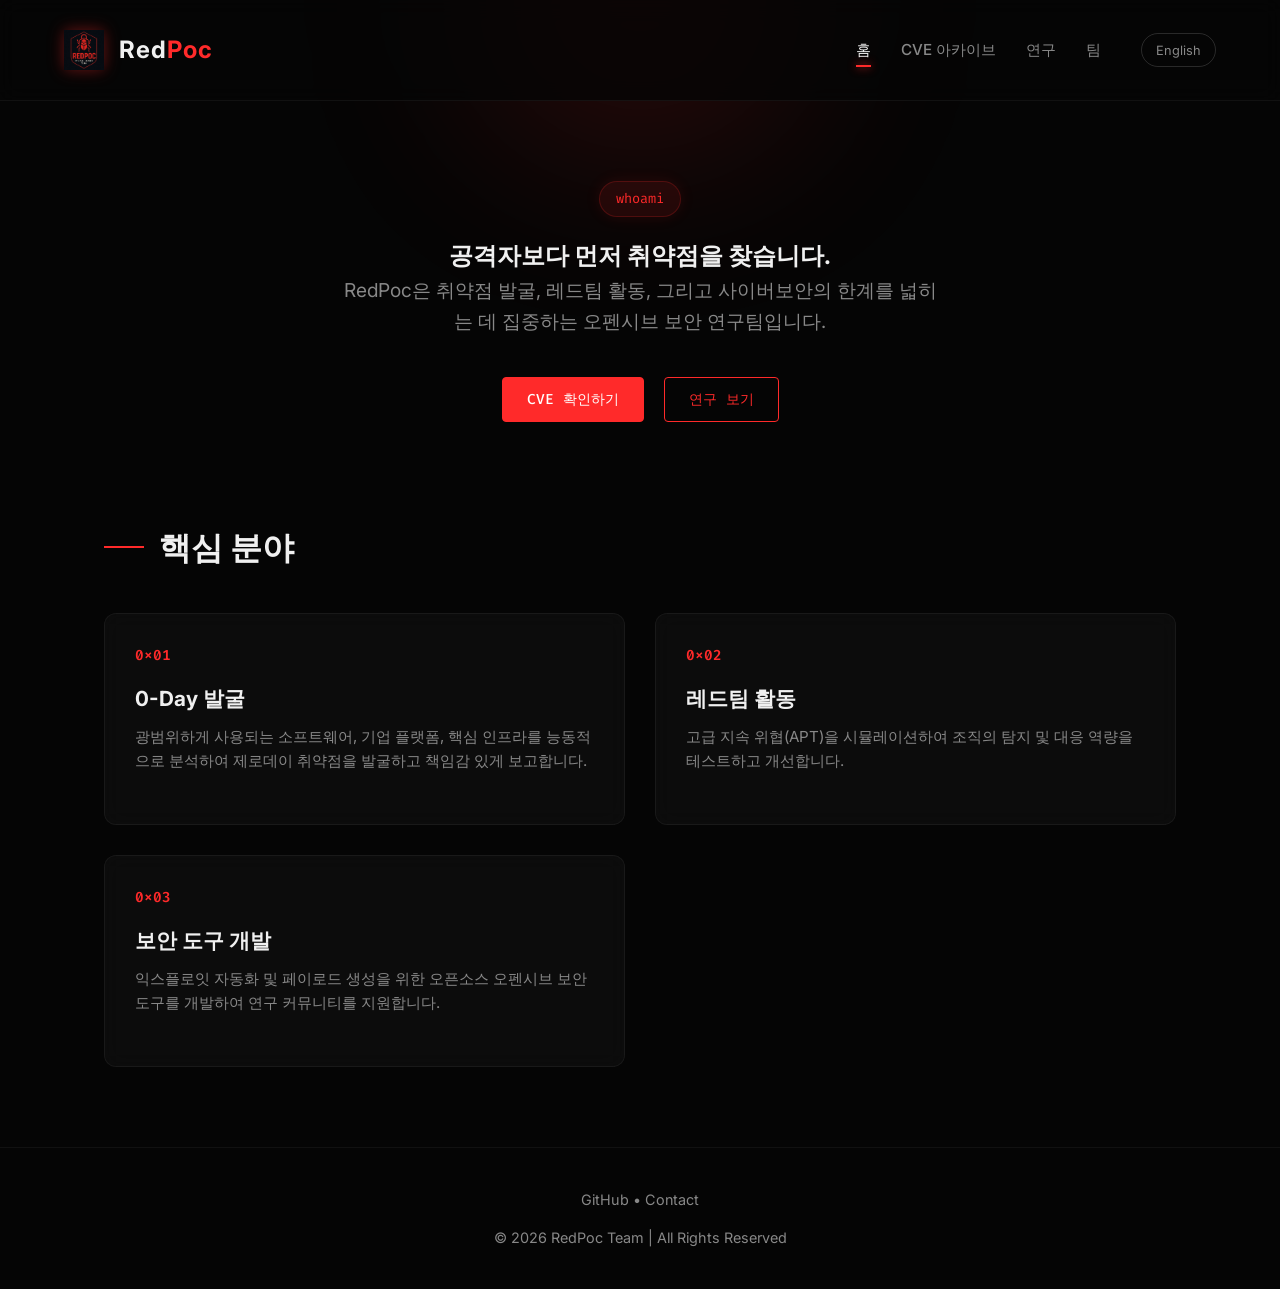
==== index.html @ 2cfd3688 "Add files via upload" ====
<!DOCTYPE html>
<html lang="ko">

<head>
    <meta charset="UTF-8">
    <meta name="viewport" content="width=device-width, initial-scale=1.0">
    <meta name="description"
        content="RedPoc - Offensive Security Research Team specializing in vulnerability discovery and red teaming.">
    <title>RedPoc | Offensive Security Team</title>
    <link rel="stylesheet" href="style.css">
</head>

<body>
    <div class="bg-glow"></div>

    <header>
        <a href="index.html" class="logo">
            <img src="redpoc.png" alt="RedPoc Logo">
            <h1>Red<span>Poc</span></h1>
        </a>
        <button class="menu-toggle" id="mobile-menu-toggle" aria-label="Toggle Menu">
            <span></span>
            <span></span>
            <span></span>
        </button>
        <nav id="main-nav">
            <a href="index.html" class="active" data-i18n="nav_home">홈</a>
            <a href="cve.html" data-i18n="nav_cve">CVE 아카이브</a>
            <a href="research.html" data-i18n="nav_research">연구</a>
            <a href="team.html" data-i18n="nav_team">팀</a>
            <button id="lang-toggle-btn" onclick="toggleLanguage()"
                style="background:transparent;border:1px solid rgba(255,255,255,0.15);color:#888;padding:5px 14px;border-radius:20px;cursor:pointer;font-size:0.8rem;font-family:inherit;transition:all 0.3s;margin-left:10px;"
                onmouseover="this.style.borderColor='#ff2a2a';this.style.color='#ff2a2a'"
                onmouseout="this.style.borderColor='rgba(255,255,255,0.15)';this.style.color='#888'">English</button>
        </nav>
    </header>

    <div class="container">
        <section class="hero">
            <div class="hero-badge" data-i18n="index_badge">whoami</div>
            <h2 data-i18n="index_hero_title">공격자보다 먼저 취약점을 찾습니다.</h2>
            <p data-i18n="index_hero_desc">RedPoc은 취약점 발굴, 레드팀 활동, 그리고 사이버보안의 한계를 넓히는 데 집중하는 오펜시브 보안 연구팀입니다.</p>
            <div style="margin-top: 40px; display: flex; gap: 20px; justify-content: center;">
                <a href="cve.html" class="btn btn-primary" data-i18n="index_btn_cve">CVE 확인하기</a>
                <a href="research.html" class="btn" data-i18n="index_btn_research">연구 보기</a>
            </div>
        </section>

        <section style="margin-top: 100px;">
            <h2 class="section-title" data-i18n="index_section_title">핵심 분야</h2>
            <div class="grid">
                <div class="card animate delay-1">
                    <div class="card-header">
                        <span class="card-tag">0x01</span>
                    </div>
                    <h3 data-i18n="index_card1_title">0-Day 발굴</h3>
                    <p data-i18n="index_card1_desc">광범위하게 사용되는 소프트웨어, 기업 플랫폼, 핵심 인프라를 능동적으로 분석하여 제로데이 취약점을 발굴하고 책임감 있게
                        보고합니다.</p>
                </div>

                <div class="card animate delay-2">
                    <div class="card-header">
                        <span class="card-tag">0x02</span>
                    </div>
                    <h3 data-i18n="index_card2_title">레드팀 활동</h3>
                    <p data-i18n="index_card2_desc">고급 지속 위협(APT)을 시뮬레이션하여 조직의 탐지 및 대응 역량을 테스트하고 개선합니다.</p>
                </div>

                <div class="card animate delay-3">
                    <div class="card-header">
                        <span class="card-tag">0x03</span>
                    </div>
                    <h3 data-i18n="index_card3_title">보안 도구 개발</h3>
                    <p data-i18n="index_card3_desc">익스플로잇 자동화 및 페이로드 생성을 위한 오픈소스 오펜시브 보안 도구를 개발하여 연구 커뮤니티를 지원합니다.</p>
                </div>
            </div>
        </section>
    </div>

    <footer>
        <div class="footer-links">
            <a href="https://github.com/redpoc" target="_blank">GitHub</a> •
            <a href="mailto:contact@redpoc.io">Contact</a>
        </div>
        <p style="margin-top: 15px;" data-i18n="footer_copy">© 2026 RedPoc Team | All Rights Reserved</p>
    </footer>
    <script>
        const menuToggle = document.getElementById('mobile-menu-toggle');
        const mainNav = document.getElementById('main-nav');
        const body = document.body;
        menuToggle.addEventListener('click', () => {
            menuToggle.classList.toggle('active');
            mainNav.classList.toggle('open');
            body.classList.toggle('no-scroll');
        });
        mainNav.querySelectorAll('a').forEach(link => {
            link.addEventListener('click', () => {
                menuToggle.classList.remove('active');
                mainNav.classList.remove('open');
                body.classList.remove('no-scroll');
            });
        });
    </script>
    <script src="i18n.js"></script>
</body>

</html>
---- style.css ----
@import url("https://fonts.googleapis.com/css2?family=Fira+Code:wght@400;500;600&family=Inter:wght@300;400;600;700&display=swap");

:root {
  --bg-color: #050505;
  --surface-color: rgba(255, 255, 255, 0.03);
  --surface-border: rgba(255, 255, 255, 0.05);
  --primary-red: #ff2a2a;
  --primary-red-glow: rgba(255, 42, 42, 0.4);
  --text-main: #f0f0f0;
  --text-muted: #888888;
  --font-ui: "Inter", sans-serif;
  --font-mono: "Fira Code", monospace;
  --transition: all 0.3s cubic-bezier(0.25, 0.8, 0.25, 1);
}

* {
  box-sizing: border-box;
  margin: 0;
  padding: 0;
}

body {
  background-color: var(--bg-color);
  color: var(--text-main);
  font-family: var(--font-ui);
  line-height: 1.6;
  overflow-x: hidden;
}

/* Background effects */
.bg-glow {
  position: fixed;
  top: -200px;
  left: 50%;
  transform: translateX(-50%);
  width: 600px;
  height: 400px;
  background: radial-gradient(
    circle,
    var(--primary-red-glow) 0%,
    transparent 70%
  );
  filter: blur(80px);
  z-index: -1;
  pointer-events: none;
  opacity: 0.5;
}

/* Header & Nav */
header {
  display: flex;
  justify-content: space-between;
  align-items: center;
  padding: 30px 5%;
  background: rgba(5, 5, 5, 0.8);
  backdrop-filter: blur(10px);
  border-bottom: 1px solid var(--surface-border);
  position: sticky;
  top: 0;
  z-index: 100;
}

.logo {
  display: flex;
  align-items: center;
  gap: 15px;
  text-decoration: none;
}

.logo img {
  height: 40px;
  filter: drop-shadow(0 0 8px var(--primary-red-glow));
}

.logo h1 {
  font-size: 1.5rem;
  font-weight: 700;
  color: var(--text-main);
  letter-spacing: 1px;
}

.logo span {
  color: var(--primary-red);
}

nav {
  display: flex;
  gap: 30px;
}

nav a {
  color: var(--text-muted);
  text-decoration: none;
  font-size: 0.95rem;
  font-weight: 500;
  transition: var(--transition);
  position: relative;
  padding: 5px 0;
}

nav a::after {
  content: "";
  position: absolute;
  bottom: 0;
  left: 0;
  width: 0%;
  height: 2px;
  background: var(--primary-red);
  transition: var(--transition);
  box-shadow: 0 0 10px var(--primary-red);
}

nav a:hover,
nav a.active {
  color: var(--text-main);
}

nav a:hover::after,
nav a.active::after {
  width: 100%;
}

/* --- Responsive & Mobile Optimization --- */
.menu-toggle {
    display: none;
    flex-direction: column;
    gap: 5px;
    background: transparent;
    border: none;
    cursor: pointer;
    z-index: 1100;
    padding: 10px;
}

.menu-toggle span {
    display: block;
    width: 25px;
    height: 2px;
    background: var(--text-main);
    transition: var(--transition);
}

/* Mobile Transform State */
.menu-toggle.active span:nth-child(1) { transform: translateY(7px) rotate(45deg); }
.menu-toggle.active span:nth-child(2) { opacity: 0; }
.menu-toggle.active span:nth-child(3) { transform: translateY(-7px) rotate(-45deg); }

@media (max-width: 768px) {
    header { padding: 20px 5%; height: 80px; }
    
    .menu-toggle { display: flex; }

    nav {
        position: fixed;
        top: 0;
        right: -100%;
        width: 75%;
        height: 100vh;
        background: rgba(5, 5, 5, 0.98);
        backdrop-filter: blur(25px);
        flex-direction: column;
        justify-content: center;
        align-items: center;
        gap: 35px;
        transition: 0.4s cubic-bezier(0.77, 0.2, 0.05, 1);
        z-index: 1000;
        border-left: 1px solid var(--surface-border);
        box-shadow: -10px 0 30px rgba(0,0,0,0.5);
    }

    nav.open { right: 0; }

    nav a { font-size: 1.1rem; padding: 10px 0; width: 100%; text-align: center; }

    .hero h2 { font-size: 2.3rem; }
    .hero p { font-size: 1rem; }

    .container { padding: 40px 5%; }

    /* Fix Content Overlap on Small Screens */
    .accordion-header {
        flex-direction: column-reverse;
        align-items: flex-start !important;
        gap: 15px;
        padding: 20px 25px;
        position: relative;
    }

    .accordion-header-left {
        flex-direction: column;
        align-items: flex-start;
        gap: 12px;
        width: calc(100% - 40px);
    }

    .header-contributor {
        margin-left: 0;
        width: auto;
        padding: 4px 10px;
        border-radius: 4px;
        background: rgba(255, 255, 255, 0.05);
    }

    .accordion-toggle {
        position: absolute;
        top: 20px;
        right: 25px;
        width: 35px;
        height: 35px;
    }

    .accordion-tag { font-size: 0.85rem; }
    .accordion-title { font-size: 1rem; line-height: 1.4; }

    .meta-row { flex-direction: column; align-items: flex-start; gap: 12px; }
    .impact-group { width: 100%; justify-content: space-between; }
    .target-tag { width: auto; font-size: 0.7rem; }
}

/* Main Content */
.container {
  max-width: 1200px;
  margin: 0 auto;
  padding: 80px 5%;
  min-height: calc(100vh - 200px);
}

.hero {
  text-align: center;
  margin-bottom: 80px;
  animation: fadeIn 1s ease-out;
}

.hero-badge {
  display: inline-block;
  padding: 6px 16px;
  background: rgba(255, 42, 42, 0.1);
  color: var(--primary-red);
  border: 1px solid rgba(255, 42, 42, 0.2);
  border-radius: 30px;
  font-size: 0.85rem;
  font-family: var(--font-mono);
  margin-bottom: 20px;
  box-shadow: 0 0 15px rgba(255, 42, 42, 0.1);
}

/* Glitch Effect for Primary Headings and Logo */
.logo:hover h1, .hero h2:hover {
    text-shadow: 2px 0 #ff2a2a, -2px 0 #00f0ff;
    animation: glitch 0.3s infinite;
}

@keyframes glitch {
    0% { transform: translate(0); }
    20% { transform: translate(-2px, 2px); }
    40% { transform: translate(-2px, -2px); }
    60% { transform: translate(2px, 2px); }
    80% { transform: translate(2px, -2px); }
    100% { transform: translate(0); }
}

.hero p {
  font-size: 1.2rem;
  color: var(--text-muted);
  max-width: 600px;
  margin: 0 auto;
}

/* Sections */
.section-title {
  font-size: 2rem;
  font-weight: 600;
  margin-bottom: 40px;
  display: flex;
  align-items: center;
  gap: 15px;
}

.section-title::before {
  content: "";
  display: block;
  width: 40px;
  height: 2px;
  background: var(--primary-red);
}

/* Cards Grid */
.grid {
  display: grid;
  grid-template-columns: repeat(auto-fill, minmax(350px, 1fr));
  gap: 30px;
}

.card {
  background: var(--surface-color);
  border: 1px solid var(--surface-border);
  border-radius: 12px;
  padding: 30px;
  transition: var(--transition);
  backdrop-filter: blur(10px);
  position: relative;
  overflow: hidden;
}

.card::before {
  content: "";
  position: absolute;
  top: 0;
  left: 0;
  width: 100%;
  height: 2px;
  background: linear-gradient(
    90deg,
    transparent,
    var(--primary-red),
    transparent
  );
  transform: translateX(-100%);
  transition: transform 0.6s ease;
}

.card:hover {
  transform: translateY(-5px);
  border-color: rgba(255, 42, 42, 0.3);
  box-shadow:
    0 10px 30px rgba(0, 0, 0, 0.5),
    0 0 20px rgba(255, 42, 42, 0.05);
}

.card:hover::before {
  transform: translateX(100%);
}

.card-header {
  display: flex;
  justify-content: space-between;
  align-items: center;
  margin-bottom: 15px;
}

.card-tag {
  font-family: var(--font-mono);
  color: var(--primary-red);
  font-size: 0.9rem;
  font-weight: 600;
}

.card h3 {
  font-size: 1.3rem;
  margin-bottom: 10px;
  color: var(--text-main);
}

.card p {
  color: var(--text-muted);
  font-size: 0.95rem;
  margin-bottom: 20px;
}

.card-footer {
  display: flex;
  justify-content: space-between;
  align-items: center;
  border-top: 1px solid var(--surface-border);
  padding-top: 15px;
  font-size: 0.85rem;
  color: #666;
}

.btn {
  display: inline-block;
  padding: 10px 24px;
  background: transparent;
  color: var(--primary-red);
  border: 1px solid var(--primary-red);
  border-radius: 4px;
  text-decoration: none;
  font-weight: 500;
  transition: var(--transition);
  font-family: var(--font-mono);
  font-size: 0.9rem;
}

.btn:hover {
  background: rgba(255, 42, 42, 0.1);
  box-shadow: 0 0 15px rgba(255, 42, 42, 0.2);
}

.btn-primary {
  background: var(--primary-red);
  color: #fff;
}

.btn-primary:hover {
  background: #ff4d4d;
  box-shadow: 0 0 20px rgba(255, 42, 42, 0.4);
}

/* Footer */
footer {
  text-align: center;
  padding: 40px 20px;
  border-top: 1px solid var(--surface-border);
  color: var(--text-muted);
  font-size: 0.9rem;
}

.footer-content {
  display: flex;
  justify-content: center;
  align-items: center;
  gap: 20px;
  margin-bottom: 15px;
}

.footer-links a {
  color: var(--text-muted);
  text-decoration: none;
  transition: var(--transition);
}

.footer-links a:hover {
  color: var(--primary-red);
}

/* CVE Page Sophisticated Minimalist Layout */
.accordion-card {
  position: relative;
  padding-left: 30px;
  border-radius: 12px;
  background: var(--surface-color);
  border: 1px solid var(--surface-border);
}

.accordion-card.open {
  border-color: rgba(255, 42, 42, 0.4);
}

/* Timeline vertical line */
.accordion-card::before {
  content: '';
  position: absolute;
  left: 0;
  top: 40px;
  bottom: -30px;
  width: 1px;
  background: var(--primary-red);
  opacity: 0.2;
}

.accordion-card:last-child::before { display: none; }

/* Contributor Mini-badge (Header) */
.header-contributor {
  display: flex;
  align-items: center;
  gap: 8px;
  padding: 4px 12px;
  background: rgba(255, 255, 255, 0.03);
  border: 1px solid var(--surface-border);
  border-radius: 6px;
  margin-left: 15px;
}

.header-contributor img {
  width: 20px;
  height: 20px;
  border-radius: 50%;
  border: 1px solid var(--primary-red);
}

.header-contributor span {
  font-size: 0.75rem;
  color: var(--text-muted);
  font-family: var(--font-mono);
}

/* Compact Meta Row (Inside) */
.status-row {
  display: flex;
  align-items: center;
  gap: 20px;
  margin-bottom: 25px;
  background: rgba(255, 255, 255, 0.02);
  padding: 12px 20px;
  border-radius: 8px;
  width: fit-content;
  border: 1px solid var(--surface-border);
}

.meter-group {
  display: flex;
  align-items: center;
  gap: 12px;
}

.meter-label {
  font-family: var(--font-mono);
  font-size: 0.7rem;
  color: #666;
  text-transform: uppercase;
  letter-spacing: 1px;
}

.meter-track {
  width: 70px;
  height: 4px;
  background: rgba(255, 255, 255, 0.05);
  border-radius: 2px;
  overflow: hidden;
}

.meter-fill {
  height: 100%;
  width: 0;
  background: var(--sev-color);
  box-shadow: 0 0 8px var(--sev-color);
  transition: width 1.2s cubic-bezier(0.19, 1, 0.22, 1);
}

.open .meter-fill.moderate { width: 55%; }
.open .meter-fill.high { width: 81%; }
.open .meter-fill.critical { width: 98%; }

.score-val {
  font-family: var(--font-mono);
  font-weight: 700;
  font-size: 0.9rem;
  color: var(--sev-color);
}

/* Target Program Tag */
.target-meta {
  display: flex;
  align-items: center;
  gap: 10px;
  padding-left: 20px;
  border-left: 1px solid var(--surface-border);
}

.target-label {
  font-size: 0.75rem;
  color: var(--text-main);
  background: rgba(255, 42, 42, 0.08);
  border: 1px solid rgba(255, 42, 42, 0.2);
  padding: 2px 10px;
  border-radius: 4px;
  font-family: var(--font-mono);
}

/* Severity Config */
.moderate { --sev-color: #facc15; }
.high { --sev-color: #fb923c; }
.critical { --sev-color: #ef4444; }

/* Animations */
@keyframes fadeIn {
  from {
    opacity: 0;
    transform: translateY(20px);
  }
  to {
    opacity: 1;
    transform: translateY(0);
  }
}

.animate {
  animation: fadeIn 0.8s ease-out forwards;
  opacity: 0;
}

.delay-1 {
  animation-delay: 0.2s;
}
.delay-2 {
  animation-delay: 0.4s;
}
.delay-3 {
  animation-delay: 0.6s;
}
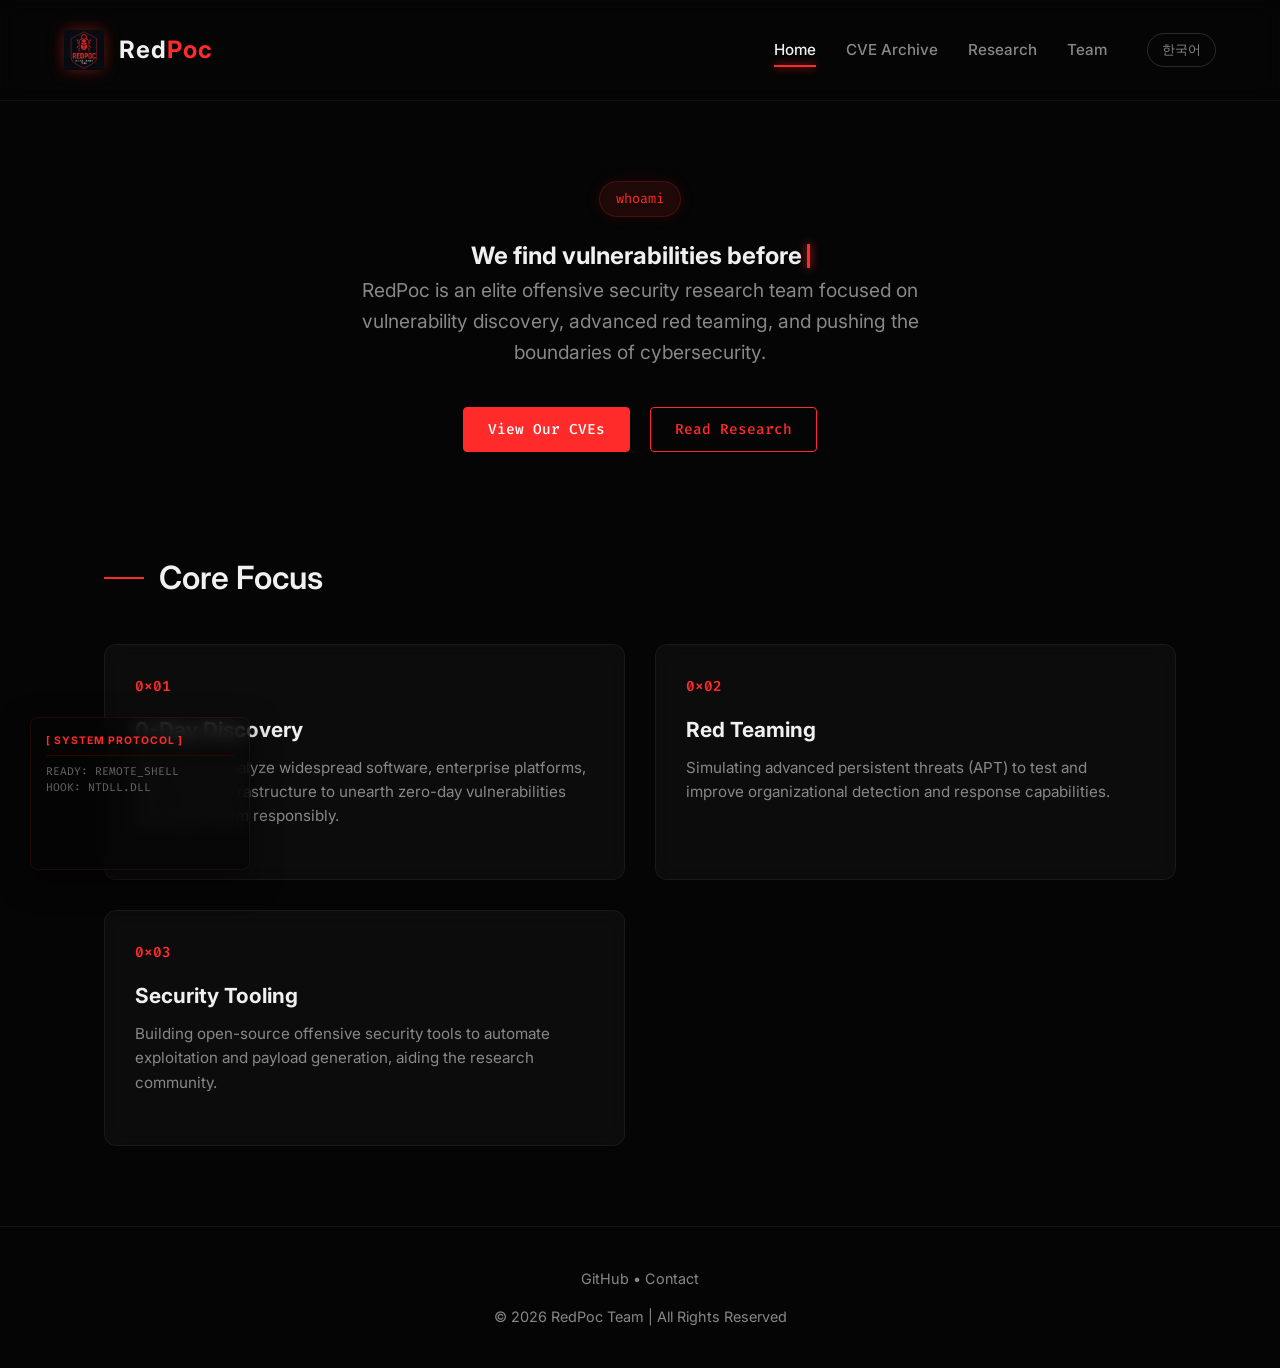
==== commit 7a60cf78: "Add files via upload" ====
--- a/index.html
+++ b/index.html
@@ -36,9 +36,21 @@
     </header>
 
     <div class="container">
-        <section class="hero">
+        <section class="hero reveal">
             <div class="hero-badge" data-i18n="index_badge">whoami</div>
-            <h2 data-i18n="index_hero_title">공격자보다 먼저 취약점을 찾습니다.</h2>
+            <h2 id="typing-text" style="min-height: 1.5em; display: flex; justify-content: center; align-items: center;"></h2>
+            <style>
+                #typing-text .cursor {
+                    display: inline-block;
+                    width: 3px;
+                    height: 1em;
+                    background: var(--primary-red);
+                    margin-left: 5px;
+                    animation: blink 0.8s infinite;
+                    box-shadow: 0 0 10px var(--primary-red);
+                }
+                @keyframes blink { 50% { opacity: 0; } }
+            </style>
             <p data-i18n="index_hero_desc">RedPoc은 취약점 발굴, 레드팀 활동, 그리고 사이버보안의 한계를 넓히는 데 집중하는 오펜시브 보안 연구팀입니다.</p>
             <div style="margin-top: 40px; display: flex; gap: 20px; justify-content: center;">
                 <a href="cve.html" class="btn btn-primary" data-i18n="index_btn_cve">CVE 확인하기</a>
@@ -46,10 +58,10 @@
             </div>
         </section>
 
-        <section style="margin-top: 100px;">
+        <section style="margin-top: 100px;" class="reveal">
             <h2 class="section-title" data-i18n="index_section_title">핵심 분야</h2>
             <div class="grid">
-                <div class="card animate delay-1">
+                <div class="card reveal">
                     <div class="card-header">
                         <span class="card-tag">0x01</span>
                     </div>
@@ -58,7 +70,7 @@
                         보고합니다.</p>
                 </div>
 
-                <div class="card animate delay-2">
+                <div class="card reveal">
                     <div class="card-header">
                         <span class="card-tag">0x02</span>
                     </div>
@@ -66,7 +78,7 @@
                     <p data-i18n="index_card2_desc">고급 지속 위협(APT)을 시뮬레이션하여 조직의 탐지 및 대응 역량을 테스트하고 개선합니다.</p>
                 </div>
 
-                <div class="card animate delay-3">
+                <div class="card reveal">
                     <div class="card-header">
                         <span class="card-tag">0x03</span>
                     </div>
@@ -88,18 +100,123 @@
         const menuToggle = document.getElementById('mobile-menu-toggle');
         const mainNav = document.getElementById('main-nav');
         const body = document.body;
-        menuToggle.addEventListener('click', () => {
-            menuToggle.classList.toggle('active');
-            mainNav.classList.toggle('open');
-            body.classList.toggle('no-scroll');
+
+        if (menuToggle && mainNav) {
+            menuToggle.addEventListener('click', () => {
+                menuToggle.classList.toggle('active');
+                mainNav.classList.toggle('open');
+                body.classList.toggle('no-scroll');
+            });
+
+            mainNav.querySelectorAll('a').forEach(link => {
+                link.addEventListener('click', () => {
+                    menuToggle.classList.remove('active');
+                    mainNav.classList.remove('open');
+                    body.classList.remove('no-scroll');
+                });
+            });
+        }
+
+        // --- Hacker Typing Engine ---
+        const typingElement = document.getElementById('typing-text');
+        const phrases = {
+            ko: "공격자보다 먼저 취약점을 찾습니다.",
+            en: "We find vulnerabilities before the adversaries do."
+        };
+
+        let charIdx = 0;
+        let isDeleting = false;
+        let typingTimer = null;
+
+        function getLang() { return document.documentElement.lang || 'ko'; }
+
+        function typeLoop() {
+            if (!typingElement) return;
+            const lang = getLang();
+            const fullText = phrases[lang] || phrases.en;
+
+            if (charIdx < fullText.length) {
+                charIdx++;
+                typingElement.innerHTML = fullText.substring(0, charIdx) + '<span class="cursor"></span>';
+                typingTimer = setTimeout(typeLoop, 50);
+            } else {
+                typingElement.innerHTML = fullText + '<span class="cursor"></span>';
+            }
+        }
+
+        // --- Live Status Monitor ---
+        const statusBox = document.createElement('div');
+        statusBox.id = 'status-monitor';
+        statusBox.innerHTML = `
+            <div style="font-size:0.65rem; color:#ff2a2a; border-bottom:1px solid #300; padding-bottom:5px; margin-bottom:8px; font-weight:bold; letter-spacing:1px;">[ SYSTEM PROTOCOL ]</div>
+            <div id="status-logs" style="height:90px; overflow:hidden; font-size:0.7rem; color:#666; font-family:var(--font-mono); line-height:1.4;"></div>
+        `;
+        Object.assign(statusBox.style, {
+            position: 'fixed', bottom: '30px', left: '30px', width: '220px',
+            background: 'rgba(5,5,5,0.7)', border: '1px solid rgba(255,42,42,0.1)',
+            padding: '15px', borderRadius: '8px', zIndex: '50', backdropFilter: 'blur(10px)',
+            boxShadow: '0 10px 30px rgba(0,0,0,0.5)', pointerEvents: 'none'
         });
-        mainNav.querySelectorAll('a').forEach(link => {
-            link.addEventListener('click', () => {
-                menuToggle.classList.remove('active');
-                mainNav.classList.remove('open');
-                body.classList.remove('no-scroll');
-            });
+        document.body.appendChild(statusBox);
+
+        const logs = [
+            "> TRACE: [HIDDEN]", "FETCH /v1/api/vuln", "STATUS: 200 OK", "EXEC: STACK_PIVOT",
+            "MAPPING OFFSET: 0x44", "BYPASS: KASLR", "ENCRYPTING PAYLOAD...", "READY: REMOTE_SHELL",
+            "SCANNING: 192.168.x.x", "HOOK: NTDLL.DLL", "REVERSING KERNEL...", "PATCHING MEMORY..."
+        ];
+
+        function addLog() {
+            const container = document.getElementById('status-logs');
+            const l = document.createElement('div');
+            l.style.opacity = '0';
+            l.style.transform = 'translateY(10px)';
+            l.style.transition = 'all 0.5s';
+            l.textContent = logs[Math.floor(Math.random() * logs.length)];
+            container.prepend(l);
+            setTimeout(() => { l.style.opacity = '1'; l.style.transform = 'translateY(0)'; }, 10);
+            if (container.children.length > 5) container.lastChild.remove();
+            setTimeout(addLog, Math.random() * 2000 + 1000);
+        }
+        addLog();
+
+        // Responsive hide
+        const style = document.createElement('style');
+        style.textContent = "@media (max-width: 900px) { #status-monitor { display: none; } }";
+        document.head.append(style);
+
+        // Restart when language changes
+        const langObserver = new MutationObserver(() => {
+            clearTimeout(typingTimer);
+            charIdx = 0;
+            isDeleting = false;
+            typeLoop();
         });
+        langObserver.observe(document.documentElement, { attributes: true, attributeFilter: ['lang'] });
+
+        // Initial Start
+        typeLoop();
+
+        // Interactive Background Glow
+        const glow = document.querySelector('.bg-glow');
+        document.addEventListener('mousemove', (e) => {
+            if (glow) {
+                const x = e.clientX - 300;
+                const y = e.clientY - 300;
+                glow.style.transform = `translate(${x}px, ${y}px)`;
+            }
+        });
+
+        // Scroll Reveal Implementation
+        const observerOptions = {
+            threshold: 0.1,
+            rootMargin: "0px 0px -50px 0px"
+        };
+
+        const revealObserver = new IntersectionObserver((entries) => {
+            entries.forEach(entry => { entry.isIntersecting && (entry.target.classList.add('active'), revealObserver.unobserve(entry.target)) });
+        }, observerOptions);
+
+        document.querySelectorAll('.reveal').forEach(el => revealObserver.observe(el));
     </script>
     <script src="i18n.js"></script>
 </body>
--- a/style.css
+++ b/style.css
@@ -13,37 +13,58 @@
   --transition: all 0.3s cubic-bezier(0.25, 0.8, 0.25, 1);
 }
 
+/* Custom Premium Scrollbar */
+::-webkit-scrollbar {
+  width: 6px;
+}
+::-webkit-scrollbar-track {
+  background: var(--bg-color);
+}
+::-webkit-scrollbar-thumb {
+  background: rgba(255, 42, 42, 0.2);
+  border-radius: 10px;
+  transition: background 0.3s;
+}
+::-webkit-scrollbar-thumb:hover {
+  background: var(--primary-red);
+  box-shadow: 0 0 10px var(--primary-red);
+}
+
 * {
   box-sizing: border-box;
   margin: 0;
   padding: 0;
 }
 
-body {
+html, body {
   background-color: var(--bg-color);
   color: var(--text-main);
   font-family: var(--font-ui);
   line-height: 1.6;
-  overflow-x: hidden;
+  overflow-x: hidden; /* Prevent horizontal scroll globally */
+  width: 100%;
+  position: relative;
+  -webkit-font-smoothing: antialiased;
 }
 
 /* Background effects */
 .bg-glow {
   position: fixed;
-  top: -200px;
-  left: 50%;
-  transform: translateX(-50%);
+  top: 0;
+  left: 0;
   width: 600px;
-  height: 400px;
+  height: 600px;
   background: radial-gradient(
     circle,
     var(--primary-red-glow) 0%,
     transparent 70%
   );
-  filter: blur(80px);
+  filter: blur(100px);
   z-index: -1;
   pointer-events: none;
-  opacity: 0.5;
+  opacity: 0.3;
+  transition: transform 0.1s ease-out; /* Smooth follow */
+  will-change: transform;
 }
 
 /* Header & Nav */
@@ -153,29 +174,48 @@
     nav {
         position: fixed;
         top: 0;
-        right: -100%;
-        width: 75%;
+        right: 0;
+        width: 280px;
         height: 100vh;
-        background: rgba(5, 5, 5, 0.98);
-        backdrop-filter: blur(25px);
+        background: rgba(5, 5, 5, 0.95);
+        backdrop-filter: blur(20px);
         flex-direction: column;
         justify-content: center;
         align-items: center;
-        gap: 35px;
-        transition: 0.4s cubic-bezier(0.77, 0.2, 0.05, 1);
+        gap: 30px;
         z-index: 1000;
         border-left: 1px solid var(--surface-border);
-        box-shadow: -10px 0 30px rgba(0,0,0,0.5);
-    }
-
-    nav.open { right: 0; }
-
-    nav a { font-size: 1.1rem; padding: 10px 0; width: 100%; text-align: center; }
-
-    .hero h2 { font-size: 2.3rem; }
-    .hero p { font-size: 1rem; }
-
-    .container { padding: 40px 5%; }
+        box-shadow: -10px 0 50px rgba(0,0,0,0.8);
+        
+        /* Better hiding mechanism to prevent ghost scroll */
+        transform: translateX(100%);
+        visibility: hidden;
+        transition: transform 0.4s cubic-bezier(0.77, 0.2, 0.05, 1), visibility 0.4s;
+    }
+
+    nav.open { 
+        transform: translateX(0);
+        visibility: visible;
+    }
+
+    body.no-scroll {
+        overflow: hidden;
+        height: 100vh;
+    }
+
+    nav a { 
+        font-size: 1.1rem; 
+        padding: 18px 0; 
+        width: 100%; 
+        text-align: center; 
+        border-bottom: 1px solid rgba(255,255,255,0.03); 
+    }
+    nav a:last-child { border-bottom: none; }
+
+    .hero h2 { font-size: 2rem; line-height: 1.2; }
+    .hero p { font-size: 0.95rem; }
+
+    .container { padding: 40px 20px; }
 
     /* Fix Content Overlap on Small Screens */
     .accordion-header {
@@ -209,7 +249,6 @@
         height: 35px;
     }
 
-    .accordion-tag { font-size: 0.85rem; }
     .accordion-title { font-size: 1rem; line-height: 1.4; }
 
     .meta-row { flex-direction: column; align-items: flex-start; gap: 12px; }
@@ -244,19 +283,16 @@
   box-shadow: 0 0 15px rgba(255, 42, 42, 0.1);
 }
 
-/* Glitch Effect for Primary Headings and Logo */
-.logo:hover h1, .hero h2:hover {
-    text-shadow: 2px 0 #ff2a2a, -2px 0 #00f0ff;
-    animation: glitch 0.3s infinite;
-}
-
-@keyframes glitch {
-    0% { transform: translate(0); }
-    20% { transform: translate(-2px, 2px); }
-    40% { transform: translate(-2px, -2px); }
-    60% { transform: translate(2px, 2px); }
-    80% { transform: translate(2px, -2px); }
-    100% { transform: translate(0); }
+/* Subtle Glow Effect for Logo */
+.logo:hover h1 {
+    color: #fff;
+    text-shadow: 0 0 15px var(--primary-red-glow);
+    transition: var(--transition);
+}
+
+.logo:hover img {
+    transform: scale(1.05);
+    transition: var(--transition);
 }
 
 .hero p {
@@ -553,7 +589,18 @@
 .high { --sev-color: #fb923c; }
 .critical { --sev-color: #ef4444; }
 
-/* Animations */
+/* Scroll Reveal Animation */
+.reveal {
+    opacity: 0;
+    transform: translateY(30px);
+    transition: all 0.8s cubic-bezier(0.165, 0.84, 0.44, 1);
+}
+
+.reveal.active {
+    opacity: 1;
+    transform: translateY(0);
+}
+
 @keyframes fadeIn {
   from {
     opacity: 0;
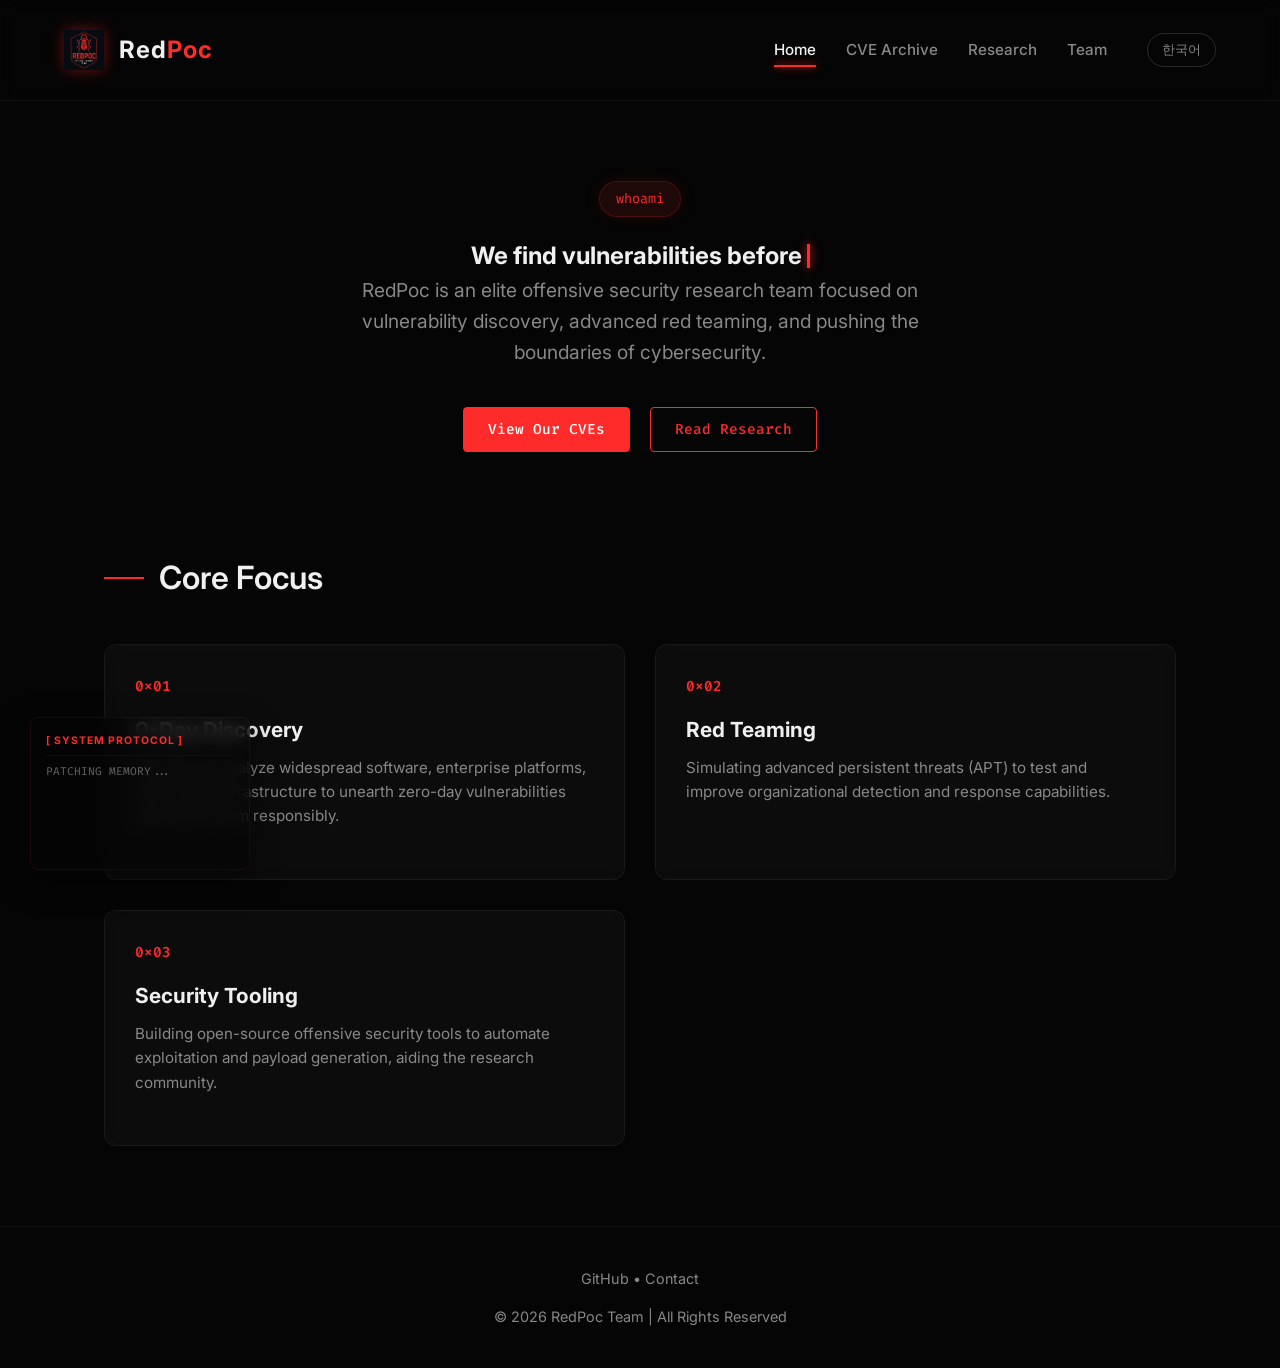
==== commit bb2b7aaa: "Add files via upload" ====
--- a/index.html
+++ b/index.html
@@ -8,6 +8,8 @@
         content="RedPoc - Offensive Security Research Team specializing in vulnerability discovery and red teaming.">
     <title>RedPoc | Offensive Security Team</title>
     <link rel="stylesheet" href="style.css">
+    <script src="team_data.js"></script>
+    <script src="cve_data.js"></script>
 </head>
 
 <body>
@@ -52,6 +54,7 @@
                 @keyframes blink { 50% { opacity: 0; } }
             </style>
             <p data-i18n="index_hero_desc">RedPoc은 취약점 발굴, 레드팀 활동, 그리고 사이버보안의 한계를 넓히는 데 집중하는 오펜시브 보안 연구팀입니다.</p>
+            
             <div style="margin-top: 40px; display: flex; gap: 20px; justify-content: center;">
                 <a href="cve.html" class="btn btn-primary" data-i18n="index_btn_cve">CVE 확인하기</a>
                 <a href="research.html" class="btn" data-i18n="index_btn_research">연구 보기</a>
--- a/style.css
+++ b/style.css
@@ -200,7 +200,6 @@
 
     body.no-scroll {
         overflow: hidden;
-        height: 100vh;
     }
 
     nav a { 
@@ -626,3 +625,54 @@
 .delay-3 {
   animation-delay: 0.6s;
 }
+
+/* Simplified Stats Dashboard */
+.stats-container {
+    display: flex;
+    justify-content: center;
+    margin: 50px 0;
+}
+
+.stats-badge {
+    display: inline-flex;
+    flex-direction: column;
+    align-items: center;
+    background: rgba(255, 42, 42, 0.03);
+    border: 1px solid rgba(255, 42, 42, 0.2);
+    padding: 15px 40px;
+    border-radius: 50px;
+    backdrop-filter: blur(10px);
+    transition: var(--transition);
+    box-shadow: 0 0 20px rgba(0, 0, 0, 0.3);
+}
+
+.stats-badge:hover {
+    border-color: var(--primary-red);
+    background: rgba(255, 42, 42, 0.06);
+    transform: translateY(-3px);
+    box-shadow: 0 5px 25px rgba(255, 42, 42, 0.1);
+}
+
+.stats-number {
+    font-size: 2.2rem;
+    font-weight: 800;
+    color: var(--primary-red);
+    font-family: var(--font-mono);
+    text-shadow: 0 0 15px var(--primary-red-glow);
+    line-height: 1;
+}
+
+.stats-label {
+    font-size: 0.75rem;
+    color: var(--text-muted);
+    text-transform: uppercase;
+    letter-spacing: 2px;
+    margin-top: 5px;
+    font-weight: 600;
+}
+
+@media (max-width: 768px) {
+    .stats-container { margin: 30px 0; }
+    .stats-badge { padding: 12px 30px; width: 90%; }
+    .stats-number { font-size: 1.8rem; }
+}
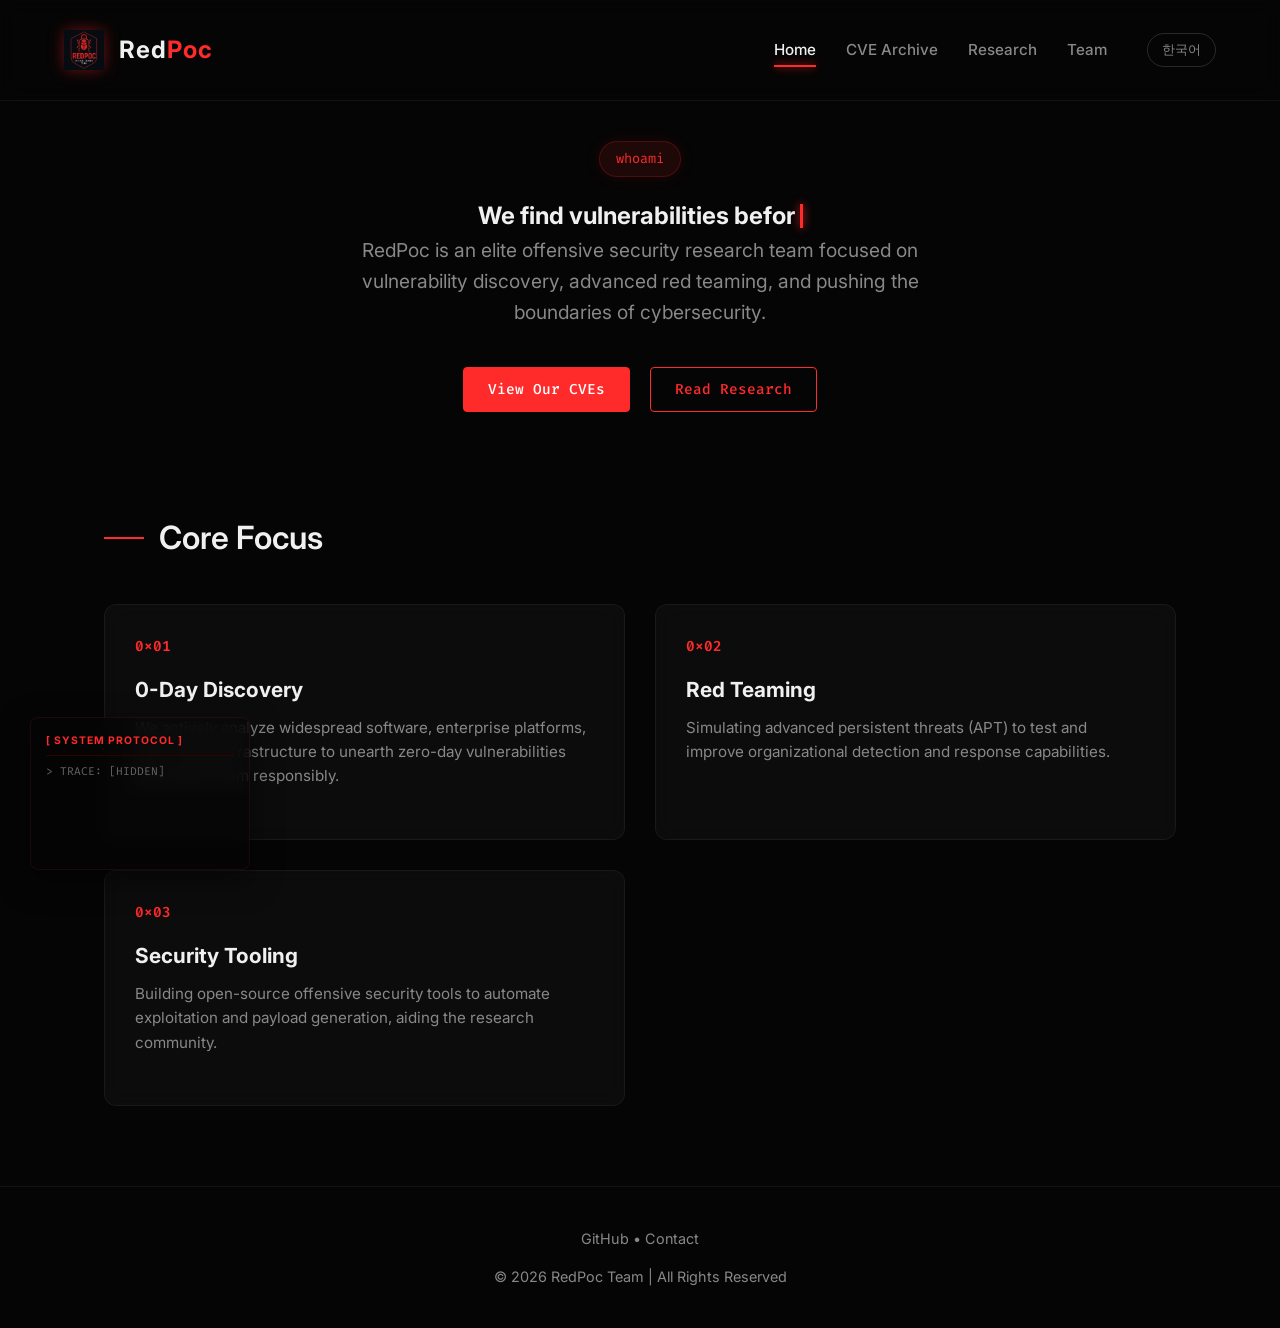
==== commit b6643ffa: "Update index.html" ====
--- a/index.html
+++ b/index.html
@@ -95,9 +95,9 @@
     <footer>
         <div class="footer-links">
             <a href="https://github.com/redpoc" target="_blank">GitHub</a> •
-            <a href="mailto:contact@redpoc.io">Contact</a>
+            <a href="mailto:drkim1239@gmail.com">Contact</a>
         </div>
-        <p style="margin-top: 15px;" data-i18n="footer_copy">© 2026 RedPoc Team | All Rights Reserved</p>
+        <p style="margin-top: 15px;" data-i18n="footer_copy">© 2026 RedPoc Team | All Rights Reserved | d</p>
     </footer>
     <script>
         const menuToggle = document.getElementById('mobile-menu-toggle');
@@ -224,4 +224,4 @@
     <script src="i18n.js"></script>
 </body>
 
-</html>+</html>
--- a/style.css
+++ b/style.css
@@ -36,7 +36,8 @@
   padding: 0;
 }
 
-html, body {
+html,
+body {
   background-color: var(--bg-color);
   color: var(--text-main);
   font-family: var(--font-ui);
@@ -143,123 +144,158 @@
 
 /* --- Responsive & Mobile Optimization --- */
 .menu-toggle {
-    display: none;
+  display: none;
+  flex-direction: column;
+  gap: 5px;
+  background: transparent;
+  border: none;
+  cursor: pointer;
+  z-index: 1100;
+  padding: 10px;
+}
+
+.menu-toggle span {
+  display: block;
+  width: 25px;
+  height: 2px;
+  background: var(--text-main);
+  transition: var(--transition);
+}
+
+/* Mobile Transform State */
+.menu-toggle.active span:nth-child(1) {
+  transform: translateY(7px) rotate(45deg);
+}
+.menu-toggle.active span:nth-child(2) {
+  opacity: 0;
+}
+.menu-toggle.active span:nth-child(3) {
+  transform: translateY(-7px) rotate(-45deg);
+}
+
+@media (max-width: 768px) {
+  header {
+    padding: 20px 5%;
+    height: 80px;
+  }
+
+  .menu-toggle {
+    display: flex;
+  }
+
+  nav {
+    position: fixed;
+    top: 0;
+    right: 0;
+    width: 280px;
+    height: 100vh;
+    background: rgba(5, 5, 5, 0.95);
+    backdrop-filter: blur(20px);
     flex-direction: column;
-    gap: 5px;
-    background: transparent;
-    border: none;
-    cursor: pointer;
-    z-index: 1100;
-    padding: 10px;
-}
-
-.menu-toggle span {
-    display: block;
-    width: 25px;
-    height: 2px;
-    background: var(--text-main);
-    transition: var(--transition);
-}
-
-/* Mobile Transform State */
-.menu-toggle.active span:nth-child(1) { transform: translateY(7px) rotate(45deg); }
-.menu-toggle.active span:nth-child(2) { opacity: 0; }
-.menu-toggle.active span:nth-child(3) { transform: translateY(-7px) rotate(-45deg); }
-
-@media (max-width: 768px) {
-    header { padding: 20px 5%; height: 80px; }
-    
-    .menu-toggle { display: flex; }
-
-    nav {
-        position: fixed;
-        top: 0;
-        right: 0;
-        width: 280px;
-        height: 100vh;
-        background: rgba(5, 5, 5, 0.95);
-        backdrop-filter: blur(20px);
-        flex-direction: column;
-        justify-content: center;
-        align-items: center;
-        gap: 30px;
-        z-index: 1000;
-        border-left: 1px solid var(--surface-border);
-        box-shadow: -10px 0 50px rgba(0,0,0,0.8);
-        
-        /* Better hiding mechanism to prevent ghost scroll */
-        transform: translateX(100%);
-        visibility: hidden;
-        transition: transform 0.4s cubic-bezier(0.77, 0.2, 0.05, 1), visibility 0.4s;
-    }
-
-    nav.open { 
-        transform: translateX(0);
-        visibility: visible;
-    }
-
-    body.no-scroll {
-        overflow: hidden;
-    }
-
-    nav a { 
-        font-size: 1.1rem; 
-        padding: 18px 0; 
-        width: 100%; 
-        text-align: center; 
-        border-bottom: 1px solid rgba(255,255,255,0.03); 
-    }
-    nav a:last-child { border-bottom: none; }
-
-    .hero h2 { font-size: 2rem; line-height: 1.2; }
-    .hero p { font-size: 0.95rem; }
-
-    .container { padding: 40px 20px; }
-
-    /* Fix Content Overlap on Small Screens */
-    .accordion-header {
-        flex-direction: column-reverse;
-        align-items: flex-start !important;
-        gap: 15px;
-        padding: 20px 25px;
-        position: relative;
-    }
-
-    .accordion-header-left {
-        flex-direction: column;
-        align-items: flex-start;
-        gap: 12px;
-        width: calc(100% - 40px);
-    }
-
-    .header-contributor {
-        margin-left: 0;
-        width: auto;
-        padding: 4px 10px;
-        border-radius: 4px;
-        background: rgba(255, 255, 255, 0.05);
-    }
-
-    .accordion-toggle {
-        position: absolute;
-        top: 20px;
-        right: 25px;
-        width: 35px;
-        height: 35px;
-    }
-
-    .accordion-title { font-size: 1rem; line-height: 1.4; }
-
-    .meta-row { flex-direction: column; align-items: flex-start; gap: 12px; }
-    .impact-group { width: 100%; justify-content: space-between; }
-    .target-tag { width: auto; font-size: 0.7rem; }
+    justify-content: center;
+    align-items: center;
+    gap: 30px;
+    z-index: 1000;
+    border-left: 1px solid var(--surface-border);
+    box-shadow: -10px 0 50px rgba(0, 0, 0, 0.8);
+
+    /* Better hiding mechanism to prevent ghost scroll */
+    transform: translateX(100%);
+    visibility: hidden;
+    transition:
+      transform 0.4s cubic-bezier(0.77, 0.2, 0.05, 1),
+      visibility 0.4s;
+  }
+
+  nav.open {
+    transform: translateX(0);
+    visibility: visible;
+  }
+
+  body.no-scroll {
+    overflow: hidden;
+  }
+
+  nav a {
+    font-size: 1.1rem;
+    padding: 18px 0;
+    width: 100%;
+    text-align: center;
+    border-bottom: 1px solid rgba(255, 255, 255, 0.03);
+  }
+  nav a:last-child {
+    border-bottom: none;
+  }
+
+  .hero h2 {
+    font-size: 2rem;
+    line-height: 1.2;
+  }
+  .hero p {
+    font-size: 0.95rem;
+  }
+
+  .container {
+    padding: 40px 20px;
+  }
+
+  /* Fix Content Overlap on Small Screens */
+  .accordion-header {
+    flex-direction: column-reverse;
+    align-items: flex-start !important;
+    gap: 15px;
+    padding: 20px 25px;
+    position: relative;
+  }
+
+  .accordion-header-left {
+    flex-direction: column;
+    align-items: flex-start;
+    gap: 12px;
+    width: calc(100% - 40px);
+  }
+
+  .header-contributor {
+    margin-left: 0;
+    width: auto;
+    padding: 4px 10px;
+    border-radius: 4px;
+    background: rgba(255, 255, 255, 0.05);
+  }
+
+  .accordion-toggle {
+    position: absolute;
+    top: 20px;
+    right: 25px;
+    width: 35px;
+    height: 35px;
+  }
+
+  .accordion-title {
+    font-size: 1rem;
+    line-height: 1.4;
+  }
+
+  .meta-row {
+    flex-direction: column;
+    align-items: flex-start;
+    gap: 12px;
+  }
+  .impact-group {
+    width: 100%;
+    justify-content: space-between;
+  }
+  .target-tag {
+    width: auto;
+    font-size: 0.7rem;
+  }
 }
 
 /* Main Content */
 .container {
   max-width: 1200px;
   margin: 0 auto;
-  padding: 80px 5%;
+  padding: 40px 5% 80px 5%;
   min-height: calc(100vh - 200px);
 }
 
@@ -284,14 +320,14 @@
 
 /* Subtle Glow Effect for Logo */
 .logo:hover h1 {
-    color: #fff;
-    text-shadow: 0 0 15px var(--primary-red-glow);
-    transition: var(--transition);
+  color: #fff;
+  text-shadow: 0 0 15px var(--primary-red-glow);
+  transition: var(--transition);
 }
 
 .logo:hover img {
-    transform: scale(1.05);
-    transition: var(--transition);
+  transform: scale(1.05);
+  transition: var(--transition);
 }
 
 .hero p {
@@ -461,7 +497,7 @@
 /* CVE Page Sophisticated Minimalist Layout */
 .accordion-card {
   position: relative;
-  padding-left: 30px;
+  padding-left: 13px;
   border-radius: 12px;
   background: var(--surface-color);
   border: 1px solid var(--surface-border);
@@ -473,7 +509,7 @@
 
 /* Timeline vertical line */
 .accordion-card::before {
-  content: '';
+  content: "";
   position: absolute;
   left: 0;
   top: 40px;
@@ -483,7 +519,9 @@
   opacity: 0.2;
 }
 
-.accordion-card:last-child::before { display: none; }
+.accordion-card:last-child::before {
+  display: none;
+}
 
 /* Contributor Mini-badge (Header) */
 .header-contributor {
@@ -553,9 +591,15 @@
   transition: width 1.2s cubic-bezier(0.19, 1, 0.22, 1);
 }
 
-.open .meter-fill.moderate { width: 55%; }
-.open .meter-fill.high { width: 81%; }
-.open .meter-fill.critical { width: 98%; }
+.open .meter-fill.moderate {
+  width: 55%;
+}
+.open .meter-fill.high {
+  width: 81%;
+}
+.open .meter-fill.critical {
+  width: 98%;
+}
 
 .score-val {
   font-family: var(--font-mono);
@@ -584,20 +628,26 @@
 }
 
 /* Severity Config */
-.moderate { --sev-color: #facc15; }
-.high { --sev-color: #fb923c; }
-.critical { --sev-color: #ef4444; }
+.moderate {
+  --sev-color: #facc15;
+}
+.high {
+  --sev-color: #fb923c;
+}
+.critical {
+  --sev-color: #ef4444;
+}
 
 /* Scroll Reveal Animation */
 .reveal {
-    opacity: 0;
-    transform: translateY(30px);
-    transition: all 0.8s cubic-bezier(0.165, 0.84, 0.44, 1);
+  opacity: 0;
+  transform: translateY(30px);
+  transition: all 0.8s cubic-bezier(0.165, 0.84, 0.44, 1);
 }
 
 .reveal.active {
-    opacity: 1;
-    transform: translateY(0);
+  opacity: 1;
+  transform: translateY(0);
 }
 
 @keyframes fadeIn {
@@ -628,51 +678,58 @@
 
 /* Simplified Stats Dashboard */
 .stats-container {
-    display: flex;
-    justify-content: center;
-    margin: 50px 0;
+  display: flex;
+  justify-content: center;
+  margin: 50px 0;
 }
 
 .stats-badge {
-    display: inline-flex;
-    flex-direction: column;
-    align-items: center;
-    background: rgba(255, 42, 42, 0.03);
-    border: 1px solid rgba(255, 42, 42, 0.2);
-    padding: 15px 40px;
-    border-radius: 50px;
-    backdrop-filter: blur(10px);
-    transition: var(--transition);
-    box-shadow: 0 0 20px rgba(0, 0, 0, 0.3);
+  display: inline-flex;
+  flex-direction: column;
+  align-items: center;
+  background: rgba(255, 42, 42, 0.03);
+  border: 1px solid rgba(255, 42, 42, 0.2);
+  padding: 15px 40px;
+  border-radius: 50px;
+  backdrop-filter: blur(10px);
+  transition: var(--transition);
+  box-shadow: 0 0 20px rgba(0, 0, 0, 0.3);
 }
 
 .stats-badge:hover {
-    border-color: var(--primary-red);
-    background: rgba(255, 42, 42, 0.06);
-    transform: translateY(-3px);
-    box-shadow: 0 5px 25px rgba(255, 42, 42, 0.1);
+  border-color: var(--primary-red);
+  background: rgba(255, 42, 42, 0.06);
+  transform: translateY(-3px);
+  box-shadow: 0 5px 25px rgba(255, 42, 42, 0.1);
 }
 
 .stats-number {
-    font-size: 2.2rem;
-    font-weight: 800;
-    color: var(--primary-red);
-    font-family: var(--font-mono);
-    text-shadow: 0 0 15px var(--primary-red-glow);
-    line-height: 1;
+  font-size: 2.2rem;
+  font-weight: 800;
+  color: var(--primary-red);
+  font-family: var(--font-mono);
+  text-shadow: 0 0 15px var(--primary-red-glow);
+  line-height: 1;
 }
 
 .stats-label {
-    font-size: 0.75rem;
-    color: var(--text-muted);
-    text-transform: uppercase;
-    letter-spacing: 2px;
-    margin-top: 5px;
-    font-weight: 600;
+  font-size: 0.75rem;
+  color: var(--text-muted);
+  text-transform: uppercase;
+  letter-spacing: 2px;
+  margin-top: 5px;
+  font-weight: 600;
 }
 
 @media (max-width: 768px) {
-    .stats-container { margin: 30px 0; }
-    .stats-badge { padding: 12px 30px; width: 90%; }
-    .stats-number { font-size: 1.8rem; }
-}
+  .stats-container {
+    margin: 30px 0;
+  }
+  .stats-badge {
+    padding: 12px 30px;
+    width: 90%;
+  }
+  .stats-number {
+    font-size: 1.8rem;
+  }
+}
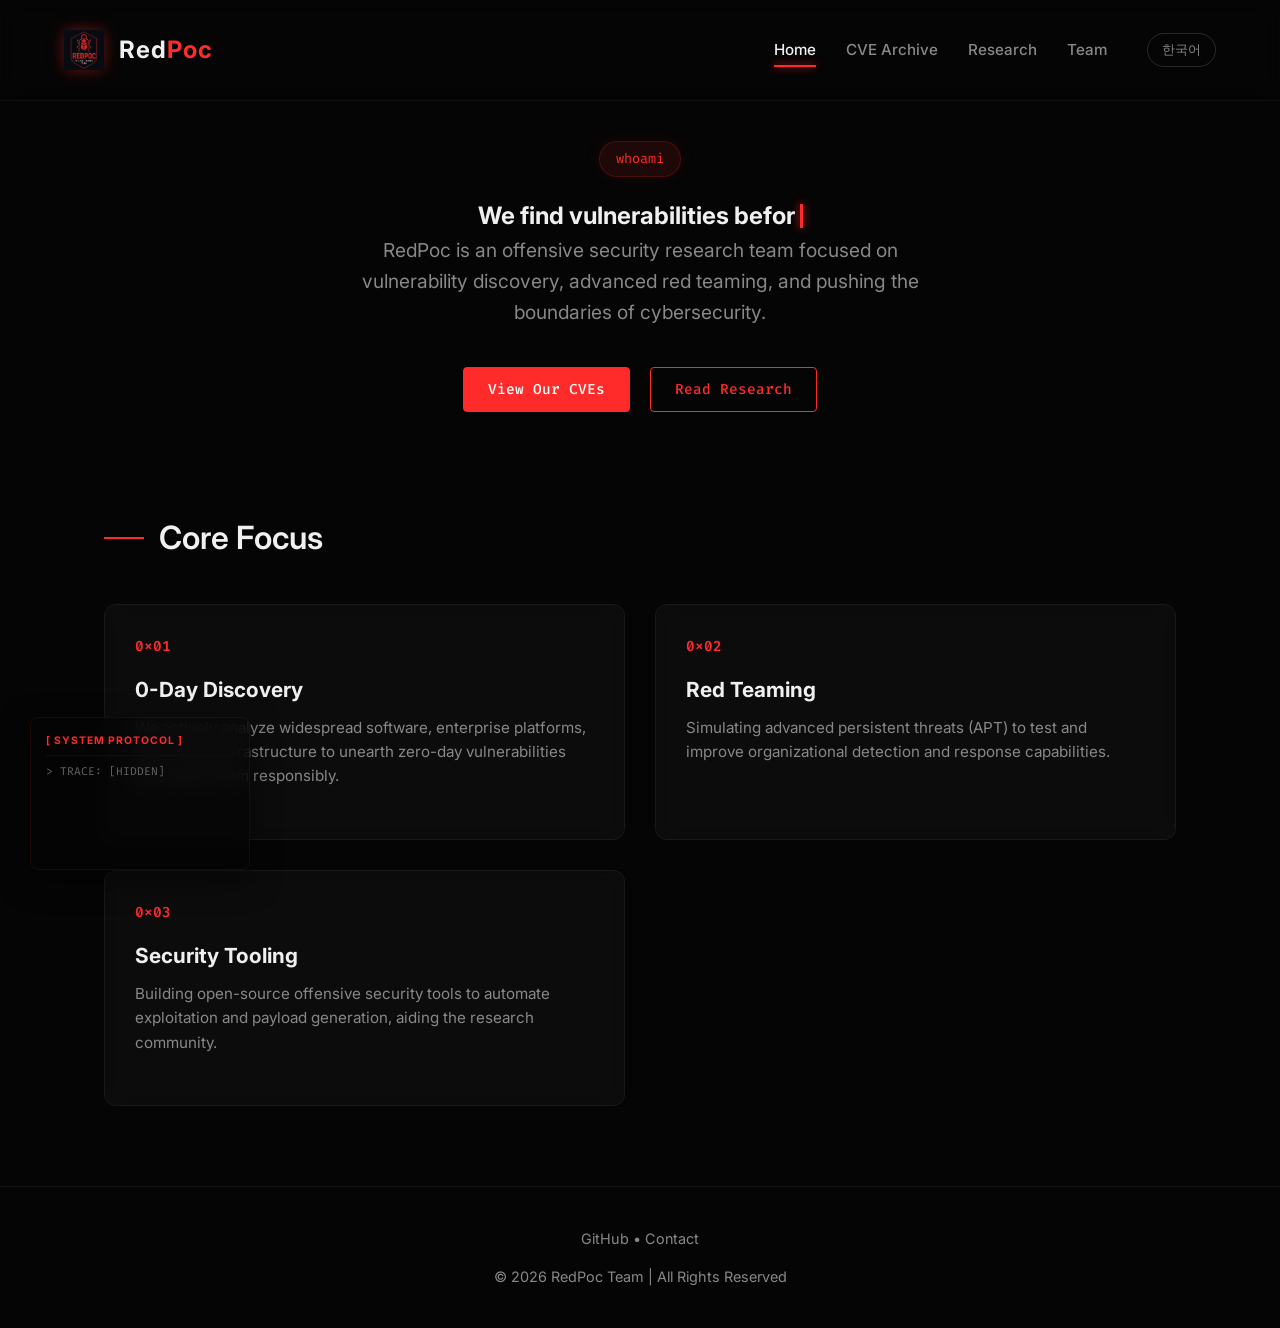
==== commit 82a4ed5a: "Add files via upload" ====
--- a/index.html
+++ b/index.html
@@ -1,5 +1,5 @@
 <!DOCTYPE html>
-<html lang="ko">
+<html lang="en">
 
 <head>
     <meta charset="UTF-8">
@@ -7,6 +7,42 @@
     <meta name="description"
         content="RedPoc - Offensive Security Research Team specializing in vulnerability discovery and red teaming.">
     <title>RedPoc | Offensive Security Team</title>
+
+    <!-- SEO & Social Media Meta Tags -->
+    <link rel="canonical" href="https://redpoc.github.io/">
+    <meta property="og:type" content="website">
+    <meta property="og:url" content="https://redpoc.github.io/">
+    <meta property="og:title" content="RedPoc | Offensive Security Team">
+    <meta property="og:description" content="RedPoc is an offensive security research team focused on vulnerability discovery, advanced red teaming, and pushing the boundaries of cybersecurity.">
+    <meta property="og:image" content="https://redpoc.github.io/redpoc.png">
+    <meta property="twitter:card" content="summary_large_image">
+    <meta property="twitter:url" content="https://redpoc.github.io/">
+    <meta property="twitter:title" content="RedPoc | Offensive Security Team">
+    <meta property="twitter:description" content="RedPoc is an offensive security research team focused on vulnerability discovery, advanced red teaming, and pushing the boundaries of cybersecurity.">
+    <meta property="twitter:image" content="https://redpoc.github.io/redpoc.png">
+
+    <!-- Structured Data (JSON-LD) -->
+    <script type="application/ld+json">
+    {
+      "@context": "https://schema.org",
+      "@type": "Organization",
+      "name": "RedPoc",
+      "url": "https://redpoc.github.io/",
+      "logo": "https://redpoc.github.io/redpoc.png",
+      "description": "RedPoc is an offensive security research team specializing in vulnerability discovery and red teaming.",
+      "sameAs": [
+        "https://github.com/redpoc"
+      ]
+    }
+    </script>
+    
+    <!-- Favicons -->
+    <link rel="apple-touch-icon" sizes="180x180" href="apple-touch-icon.png">
+    <link rel="icon" type="image/png" sizes="32x32" href="favicon-32x32.png">
+    <link rel="icon" type="image/png" sizes="16x16" href="favicon-16x16.png">
+    <link rel="manifest" href="site.webmanifest">
+    <link rel="shortcut icon" href="favicon.ico">
+
     <link rel="stylesheet" href="style.css">
     <script src="team_data.js"></script>
     <script src="cve_data.js"></script>
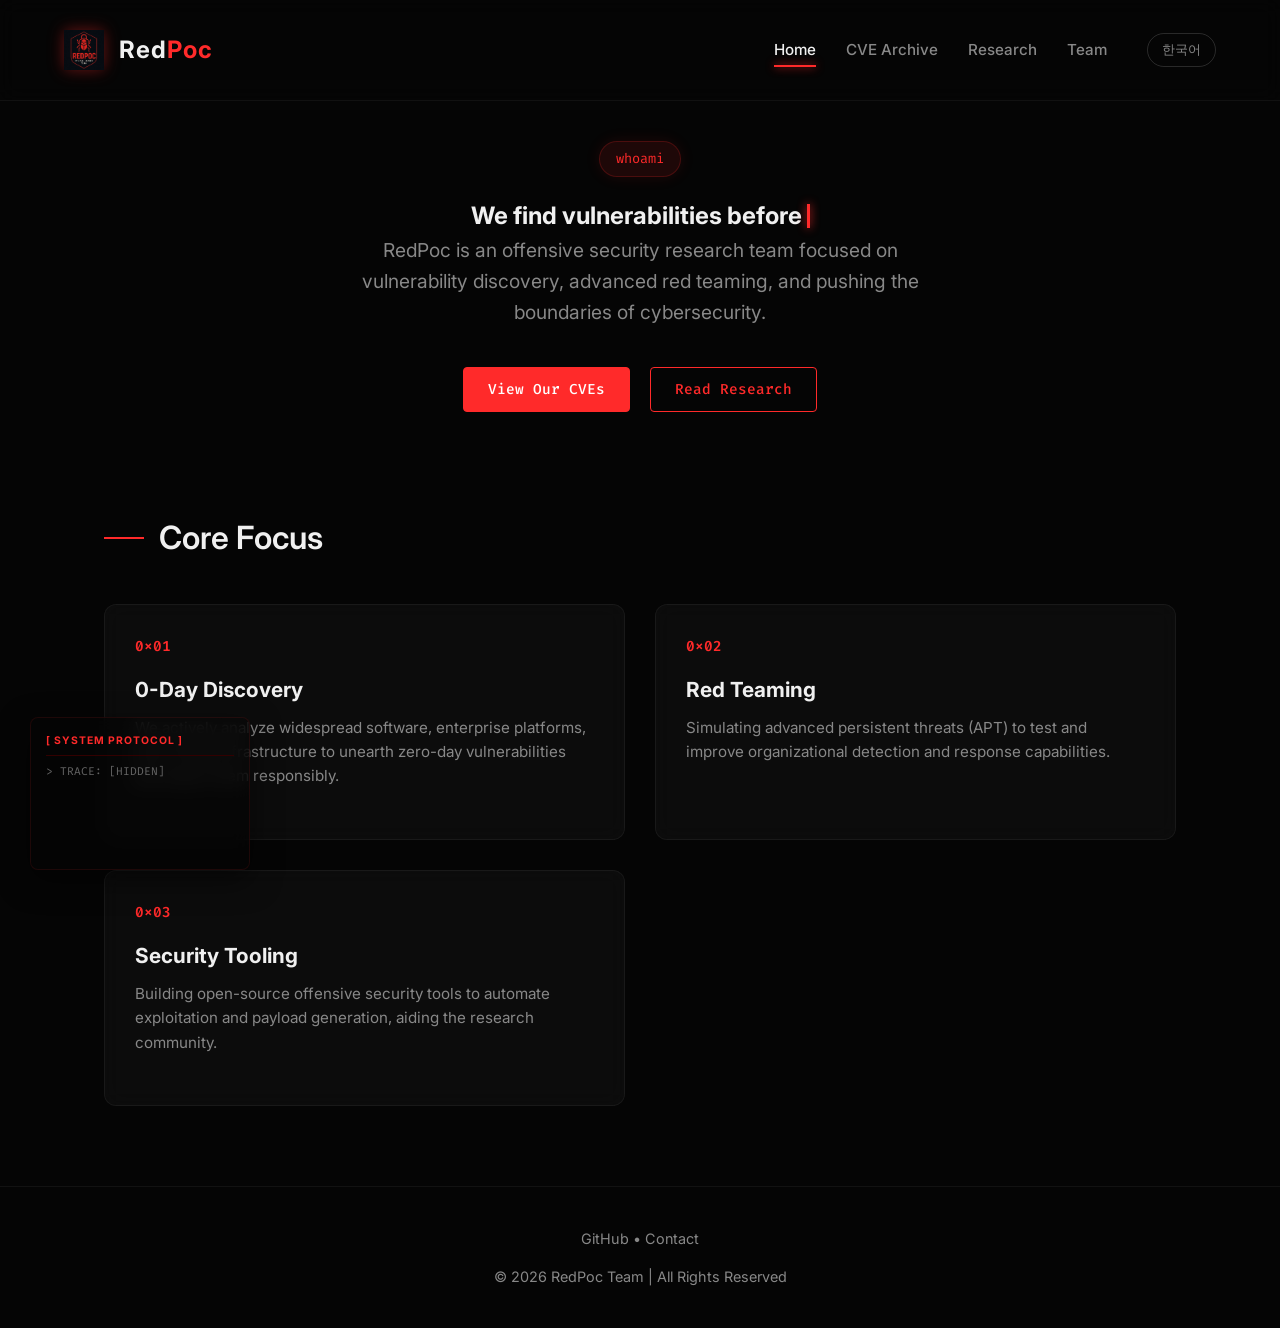
==== commit 6ba4c876: "Add files via upload" ====
--- a/index.html
+++ b/index.html
@@ -247,8 +247,8 @@
 
         // Scroll Reveal Implementation
         const observerOptions = {
-            threshold: 0.1,
-            rootMargin: "0px 0px -50px 0px"
+            threshold: 0,
+            rootMargin: "0px 0px 200px 0px"
         };
 
         const revealObserver = new IntersectionObserver((entries) => {
--- a/style.css
+++ b/style.css
@@ -641,8 +641,8 @@
 /* Scroll Reveal Animation */
 .reveal {
   opacity: 0;
-  transform: translateY(30px);
-  transition: all 0.8s cubic-bezier(0.165, 0.84, 0.44, 1);
+  transform: translateY(15px);
+  transition: all 0.5s cubic-bezier(0.165, 0.84, 0.44, 1);
 }
 
 .reveal.active {
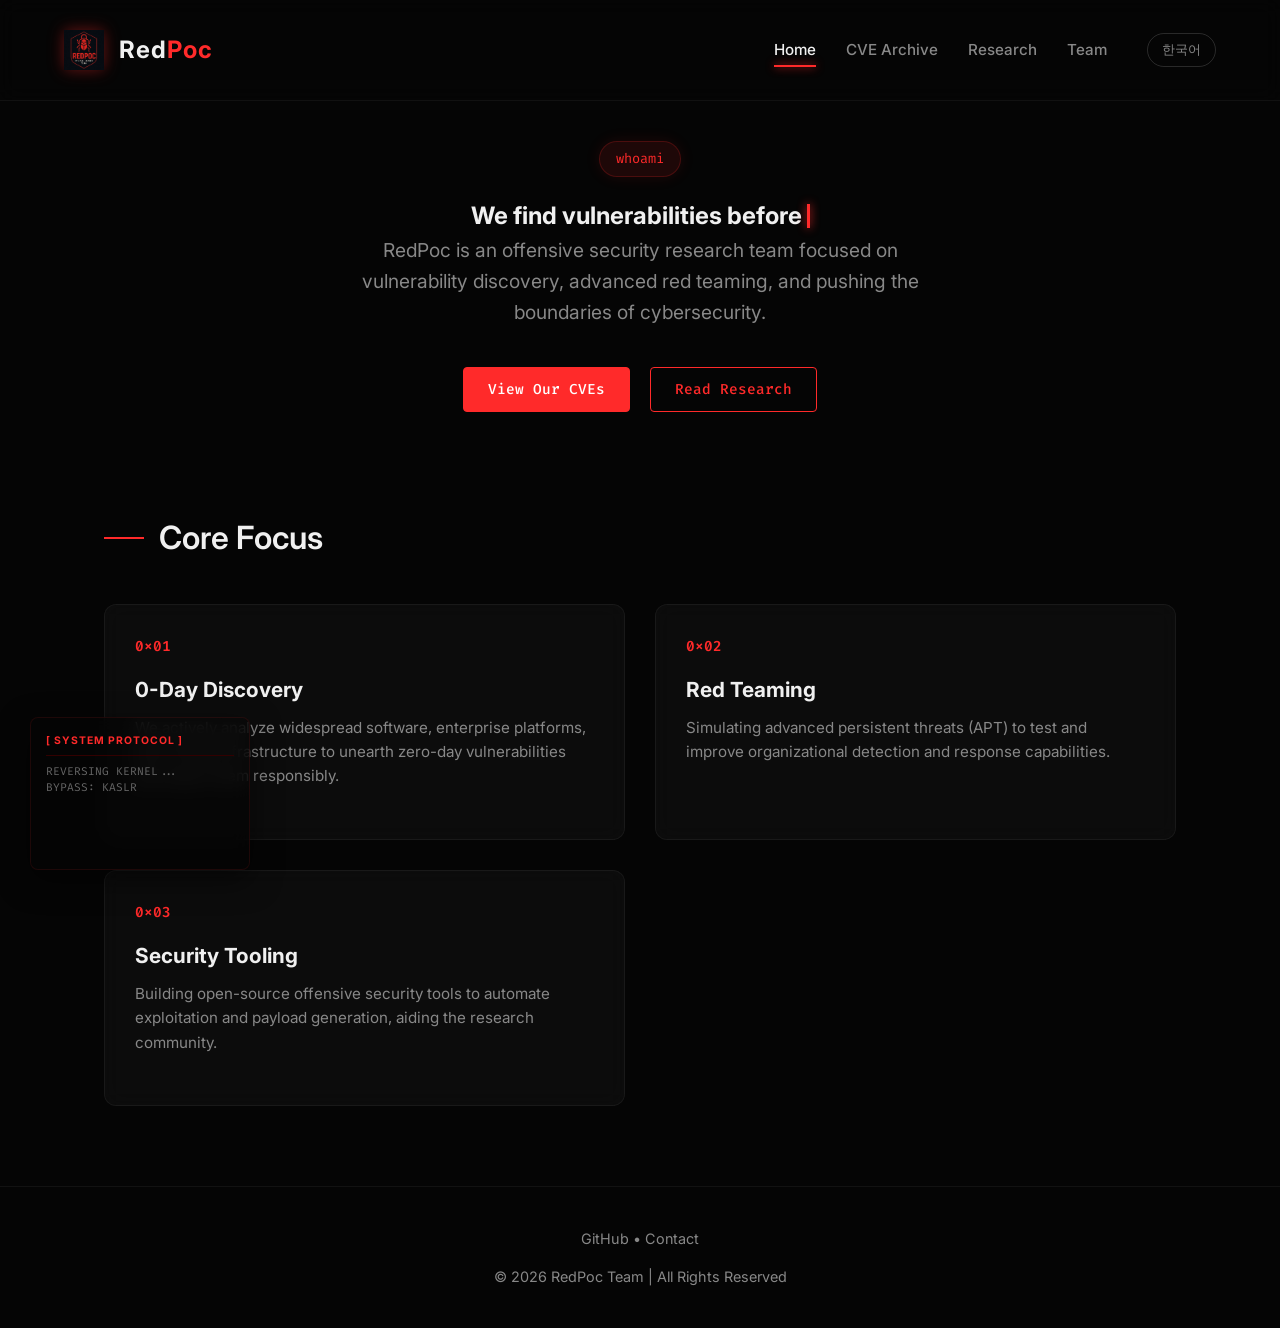
==== commit a6e81be8: "Update index.html" ====
--- a/index.html
+++ b/index.html
@@ -133,7 +133,7 @@
             <a href="https://github.com/redpoc" target="_blank">GitHub</a> •
             <a href="mailto:drkim1239@gmail.com">Contact</a>
         </div>
-        <p style="margin-top: 15px;" data-i18n="footer_copy">© 2026 RedPoc Team | All Rights Reserved | d</p>
+        <p style="margin-top: 15px;" data-i18n="footer_copy">© 2026 RedPoc Team | All Rights Reserved | redpoc.team@gmail.com</p>
     </footer>
     <script>
         const menuToggle = document.getElementById('mobile-menu-toggle');
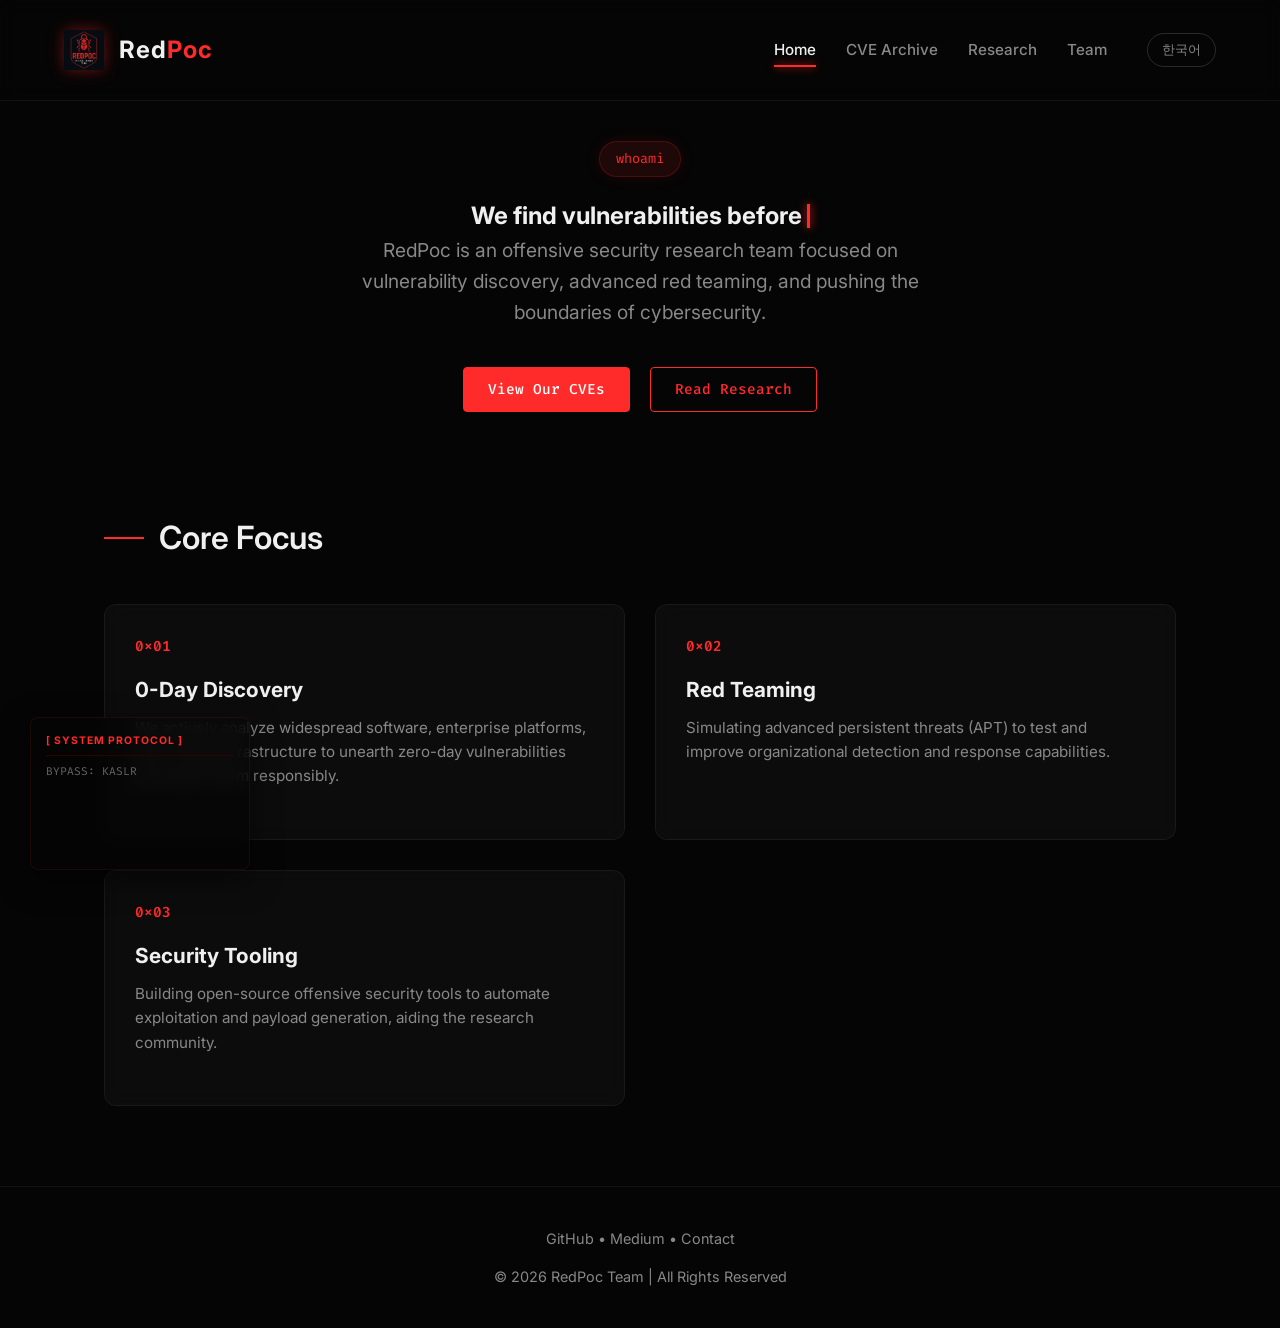
==== commit 0ccaa27c: "Add files via upload" ====
--- a/index.html
+++ b/index.html
@@ -131,6 +131,7 @@
     <footer>
         <div class="footer-links">
             <a href="https://github.com/redpoc" target="_blank">GitHub</a> •
+            <a href="https://medium.com/@redpoc.team" target="_blank">Medium</a> •
             <a href="mailto:drkim1239@gmail.com">Contact</a>
         </div>
         <p style="margin-top: 15px;" data-i18n="footer_copy">© 2026 RedPoc Team | All Rights Reserved | redpoc.team@gmail.com</p>
